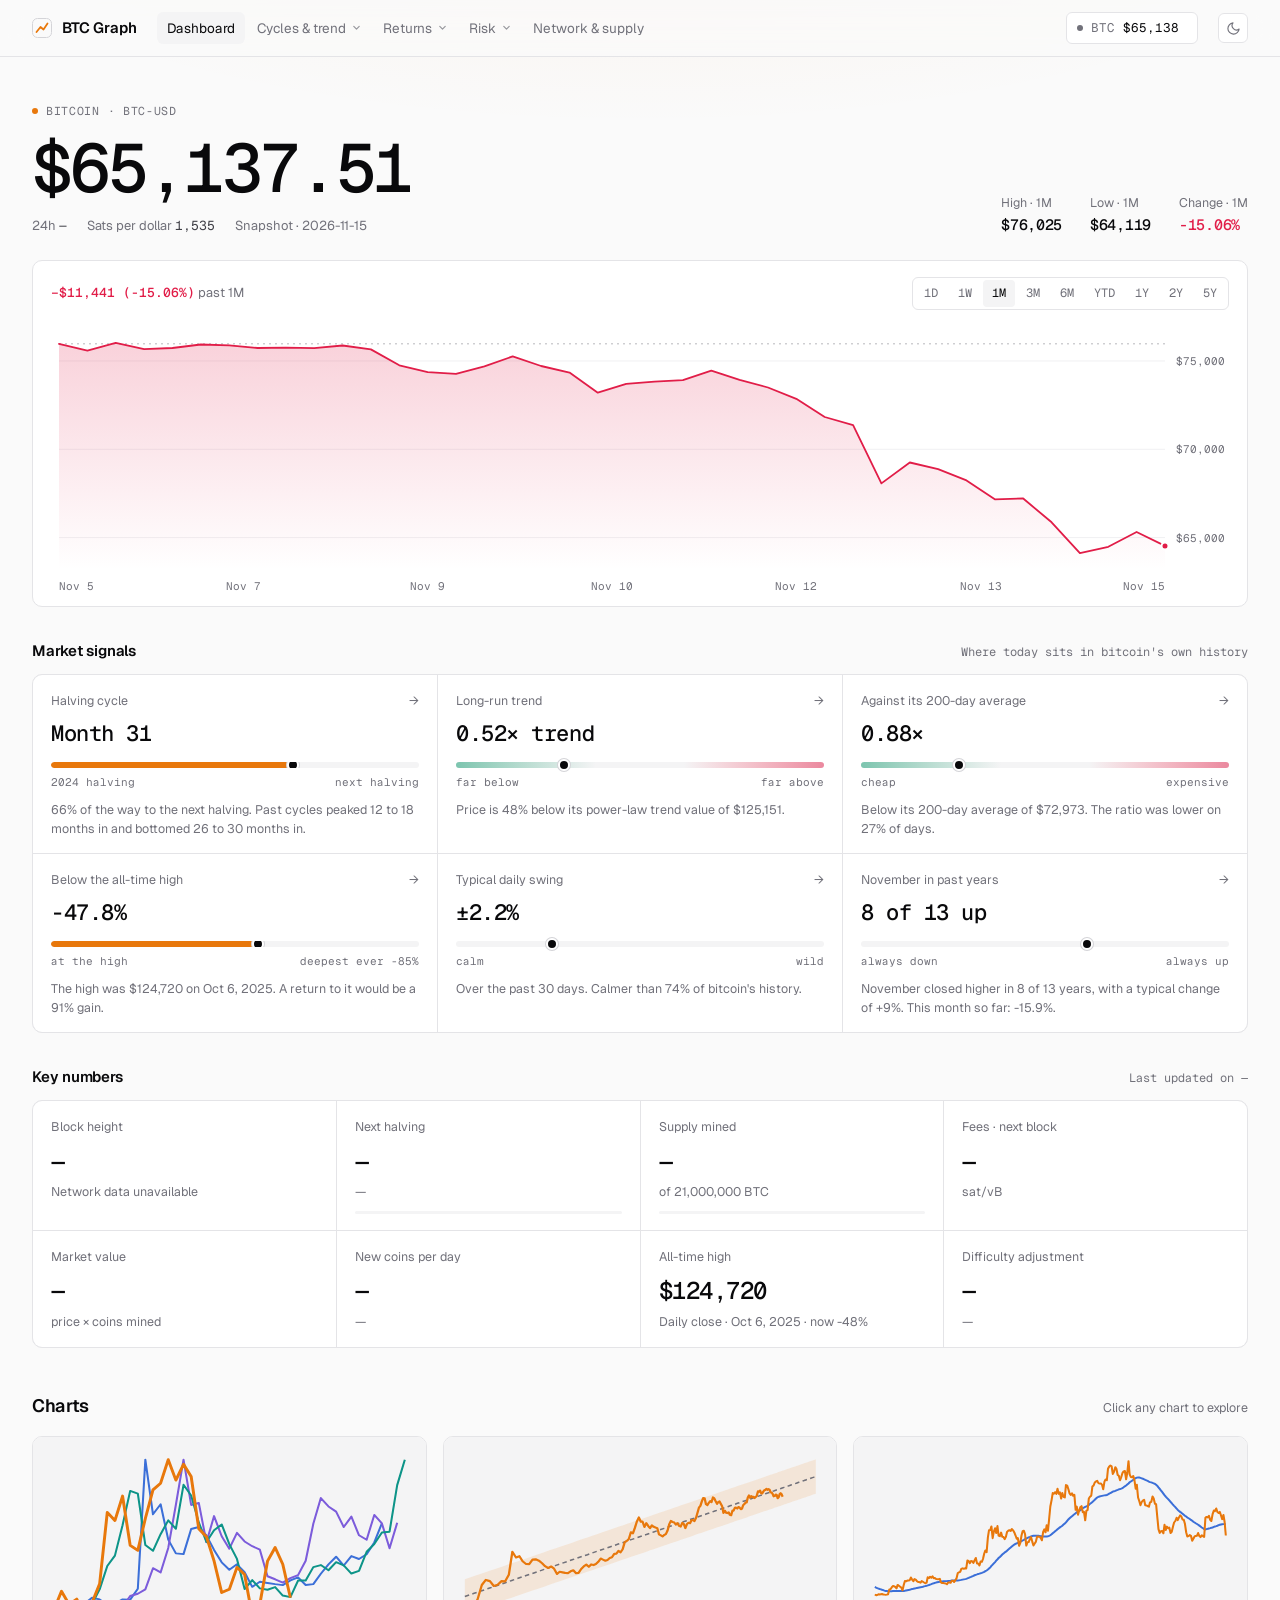
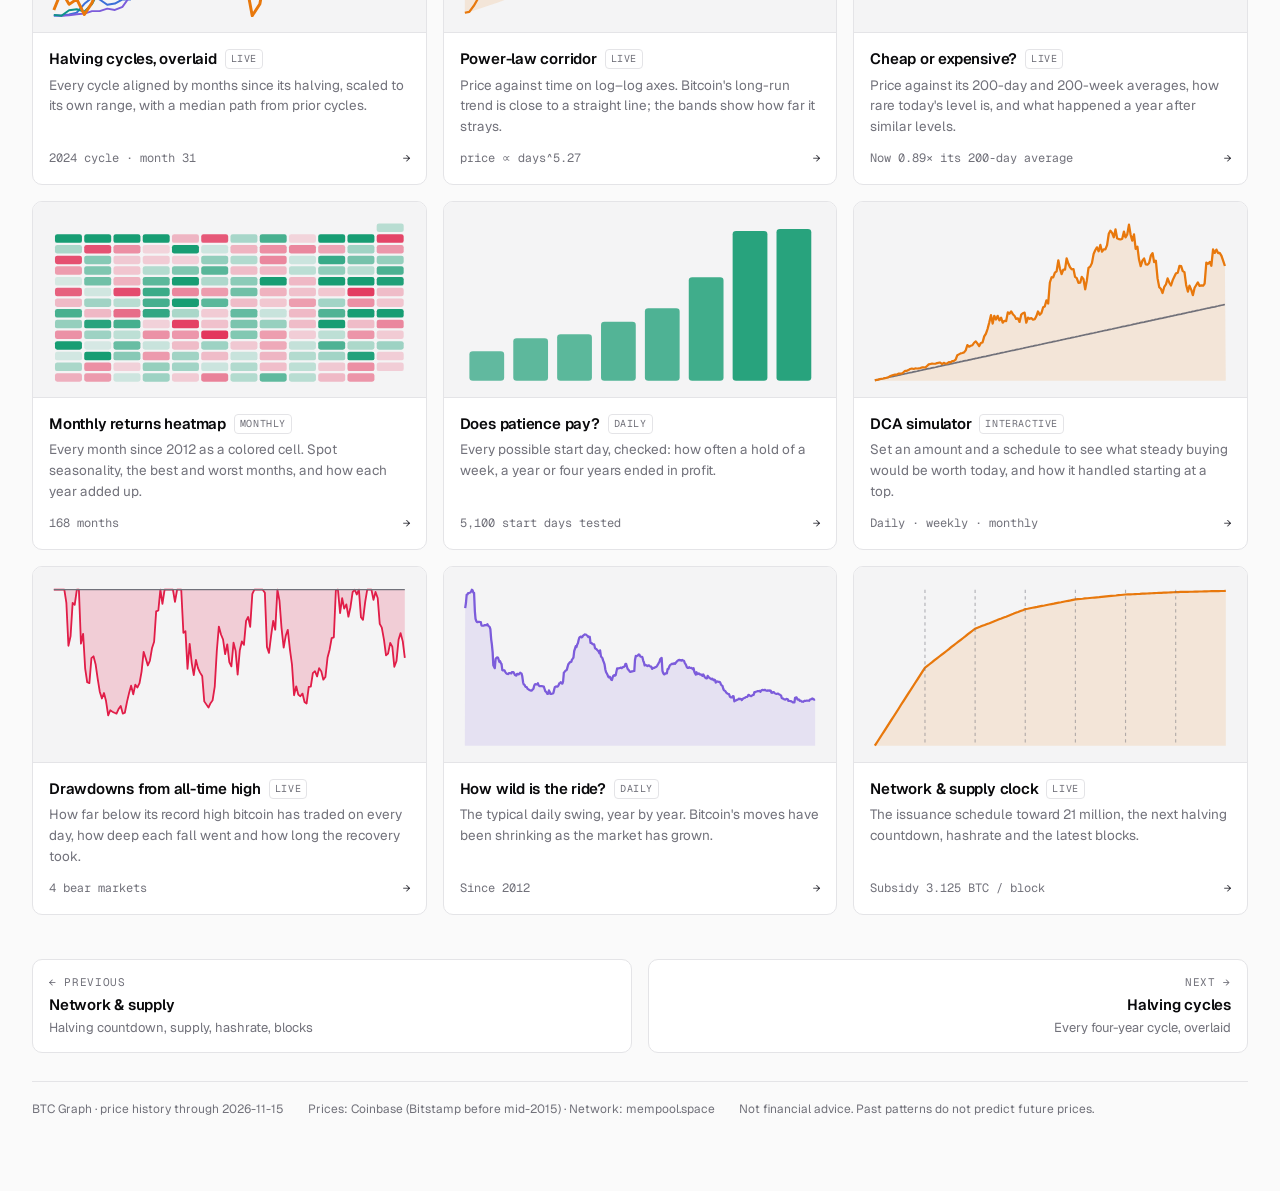
==== index.html @ b5305312 "Initial commit: BTC Graph static site Ten interactive Bitcoin chart pages, shared chart helpers, pri" ====
<!doctype html>
<html lang="en">
<head>
<meta charset="utf-8" />
<meta name="viewport" content="width=device-width, initial-scale=1, viewport-fit=cover" />
<meta name="color-scheme" content="light dark" />
<meta name="description" content="Live bitcoin price, market signals and interactive charts: halving cycles, power law, valuation, returns, drawdowns, volatility and the network." />
<title>BTC Graph</title>
<link rel="icon" href="assets/icon.svg" />
<link rel="preconnect" href="https://fonts.googleapis.com" />
<link rel="preconnect" href="https://fonts.gstatic.com" crossorigin />
<link href="https://fonts.googleapis.com/css2?family=Geist:wght@300..700&family=Geist+Mono:wght@400..600&display=swap" rel="stylesheet" />
<link rel="stylesheet" href="assets/site.css" />
<script src="data/btc-data.js"></script>
<script src="data/btc-daily.js"></script>
<script src="assets/core.js"></script>
<style>
  .hero{display:grid;grid-template-columns:minmax(0,1fr) auto;gap:32px;align-items:end}
  @media (max-width:900px){.hero{grid-template-columns:1fr;gap:18px}}
  .rangestats{display:grid;grid-template-columns:repeat(3,auto);gap:4px 28px;font-size:12.5px;color:var(--muted)}
  .rangestats b{display:block;font-family:var(--mono);font-size:15px;font-weight:500;color:var(--ink);letter-spacing:-.02em;font-variant-numeric:tabular-nums}
  @media (max-width:900px){.rangestats{grid-template-columns:repeat(3,1fr)}}
  /* price chart */
  .pchart{margin-top:24px;padding:16px 18px 10px}
  .pchart .head{display:flex;flex-wrap:wrap;gap:10px 16px;align-items:center;justify-content:space-between;margin-bottom:6px}
  .pchart .chgline{font-size:13px;color:var(--muted);min-height:20px}
  .pchart .chgline b{font-family:var(--mono);font-weight:500;font-variant-numeric:tabular-nums}
  .seg{display:inline-flex;border:1px solid var(--line);border-radius:var(--r-sm);padding:2px;gap:2px;max-width:100%;overflow-x:auto;scrollbar-width:none}
  .seg::-webkit-scrollbar{display:none}
  .seg button{font:inherit;font-family:var(--mono);font-size:12px;border:0;background:transparent;color:var(--muted);border-radius:4px;padding:4px 9px;cursor:pointer;white-space:nowrap;transition:color .15s,background .15s}
  .seg button:hover{color:var(--ink)}
  .seg button[aria-pressed="true"]{background:var(--surface2);color:var(--ink)}
  .seg button:focus-visible{outline:2px solid var(--accent);outline-offset:1px}
  .pc{position:relative;height:280px;touch-action:pan-y}
  @media (max-width:640px){.pc{height:220px}}
  .pc svg{position:absolute;inset:0;width:100%;height:100%}
  .pc .state{position:absolute;inset:0;display:grid;place-items:center;font-size:13px;color:var(--muted);pointer-events:none}
  .pc .tooltip{min-width:0}
  .tileshead{display:flex;flex-wrap:wrap;gap:4px 16px;align-items:baseline;justify-content:space-between;margin-top:32px}
  .tileshead h2{font-size:15px;font-weight:600;letter-spacing:-.015em;margin:0}
  .tileshead span{font-family:var(--mono);font-size:12px;color:var(--muted)}
  .tileshead + .tiles{margin-top:12px}
  .bigprice{font-family:var(--mono);font-size:clamp(40px,7.5vw,68px);font-weight:500;letter-spacing:-.045em;line-height:1;margin:0 0 14px;font-variant-numeric:tabular-nums;transition:color .6s}
  .bigprice.flash-up{color:var(--up)} .bigprice.flash-down{color:var(--down)}
  .herosub{display:flex;flex-wrap:wrap;gap:6px 20px;font-size:13px;color:var(--muted)}
  .herosub b{color:var(--ink2);font-family:var(--mono);font-weight:400}
  .gallery{display:grid;grid-template-columns:repeat(3,1fr);gap:16px;margin-top:16px}
  @media (max-width:1080px){.gallery{grid-template-columns:repeat(2,1fr)}}
  @media (max-width:640px){.gallery{grid-template-columns:1fr}}
  a.chartcard{display:flex;flex-direction:column;text-decoration:none;color:inherit;background:var(--surface);border:1px solid var(--line);border-radius:var(--r);overflow:hidden;transition:border-color .2s}
  a.chartcard:hover{border-color:var(--line2)}
  a.chartcard:hover .thumb svg{transform:scale(1.025)}
  .chartcard .thumb{background:var(--surface2);border-bottom:1px solid var(--line);padding:14px 14px 8px;aspect-ratio:16/8;overflow:hidden}
  .chartcard .thumb svg{height:100%;transition:transform .4s cubic-bezier(.2,.7,.2,1)}
  .chartcard .body{padding:14px 16px 16px;display:flex;flex-direction:column;flex:1}
  .chartcard h2{font-size:15px;font-weight:600;letter-spacing:-.015em;margin:0 0 4px;display:flex;align-items:center;gap:8px}
  .chartcard p{margin:0;color:var(--muted);font-size:13.5px;flex:1}
  .chartcard .meta{margin-top:12px;font-size:12px;font-family:var(--mono);color:var(--muted);display:flex;justify-content:space-between}
  .chartcard .meta::after{content:"→";color:var(--ink2);transition:transform .2s}
  a.chartcard:hover .meta::after{transform:translateX(3px)}
  .chartcard .badge{font-family:var(--mono);font-size:10px;font-weight:400;letter-spacing:.06em;text-transform:uppercase;color:var(--muted);border:1px solid var(--line);border-radius:4px;padding:1px 5px}
  .sectionh{display:flex;align-items:baseline;justify-content:space-between;margin-top:44px}
  .sectionh h2{font-size:18px;font-weight:600;letter-spacing:-.02em;margin:0}
  .sectionh span{font-size:12.5px;color:var(--muted)}
  .spark{height:120px}
  .signals{display:grid;grid-template-columns:repeat(3,1fr);gap:1px;margin-top:12px;background:var(--line);border:1px solid var(--line);border-radius:var(--r);overflow:hidden}
  @media (max-width:980px){.signals{grid-template-columns:repeat(2,1fr)}}
  @media (max-width:560px){.signals{grid-template-columns:1fr}}
  a.signal{display:flex;flex-direction:column;background:var(--surface);padding:16px 18px 14px;text-decoration:none;color:inherit;min-width:0;transition:background .15s}
  a.signal:hover{background:color-mix(in srgb,var(--surface2) 55%,var(--surface))}
  .signal .k{font-size:12.5px;color:var(--muted);display:flex;justify-content:space-between;gap:8px}
  .signal .k::after{content:"→";color:var(--muted);transition:transform .2s}
  a.signal:hover .k::after{transform:translateX(3px);color:var(--ink)}
  .signal .v{font-family:var(--mono);font-size:clamp(19px,2.2vw,22px);font-weight:500;letter-spacing:-.02em;margin:6px 0 0;white-space:nowrap;overflow:hidden;text-overflow:ellipsis;font-variant-numeric:tabular-nums}
  .signal p{margin:10px 0 0;font-size:12.5px;color:var(--muted);line-height:1.5}
  .signal .meter.fill{overflow:hidden}
  .signal .meter.fill b{position:absolute;inset:0 auto 0 0;background:var(--accent);border-radius:3px}
</style>
</head>
<body>
<main class="wrap">
  <section class="hero">
    <div>
      <p class="eyebrow">Bitcoin · BTC-USD</p>
      <div class="bigprice" id="bigPrice">—</div>
      <div class="herosub">
        <span>24h <b id="h24">—</b></span>
        <span>Sats per dollar <b id="sats">—</b></span>
        <span id="srcLine">Connecting…</span>
      </div>
    </div>
    <div class="rangestats" aria-live="polite">
      <span>High · <span class="rlbl">1M</span><b id="rHigh">—</b></span>
      <span>Low · <span class="rlbl">1M</span><b id="rLow">—</b></span>
      <span>Change · <span class="rlbl">1M</span><b id="rChg">—</b></span>
    </div>
  </section>

  <section class="card pchart" aria-label="Bitcoin price chart">
    <div class="head">
      <div class="chgline" id="chgLine">&nbsp;</div>
      <div class="seg" role="group" aria-label="Time range" id="seg"></div>
    </div>
    <div class="pc" id="pc">
      <div class="state" id="pcState">Loading…</div>
      <div class="tooltip" id="pcTip" role="status"></div>
    </div>
  </section>

  <div class="tileshead"><h2>Market signals</h2><span>Where today sits in bitcoin's own history</span></div>
  <section class="signals" id="signals" aria-label="Market signals"></section>

  <div class="tileshead"><h2>Key numbers</h2><span id="lastUpdated">Last updated on —</span></div>
  <section class="tiles" aria-label="Key numbers">
    <div class="tile"><div class="k">Block height</div><div class="v" id="tHeight">—</div><div class="s" id="tHeightS">mempool.space</div></div>
    <div class="tile"><div class="k">Next halving</div><div class="v" id="tHalv">—</div><div class="s" id="tHalvS">—</div><div class="bar"><b id="tHalvBar" style="width:0"></b></div></div>
    <div class="tile"><div class="k">Supply mined</div><div class="v" id="tSupply">—</div><div class="s" id="tSupplyS">of 21,000,000 BTC</div><div class="bar"><b id="tSupplyBar" style="width:0"></b></div></div>
    <div class="tile"><div class="k">Fees · next block</div><div class="v" id="tFee">—</div><div class="s" id="tFeeS">sat/vB</div></div>
    <div class="tile"><div class="k">Market value</div><div class="v" id="tCap">—</div><div class="s" id="tCapS">price × coins mined</div></div>
    <div class="tile"><div class="k">New coins per day</div><div class="v" id="tIss">—</div><div class="s" id="tIssS">—</div></div>
    <div class="tile"><div class="k">All-time high</div><div class="v" id="tAth">—</div><div class="s" id="tAthS">—</div></div>
    <div class="tile"><div class="k">Difficulty adjustment</div><div class="v" id="tDiff">—</div><div class="s" id="tDiffS">—</div></div>
  </section>

  <div class="sectionh"><h2>Charts</h2><span>Click any chart to explore</span></div>
  <section class="gallery" id="gallery"></section>
</main>
<script>
(function(){
  var D=BTC.data, fmtUSD=BTC.fmtUSD;
  var HEX={c2012:"var(--c2012)",c2016:"var(--c2016)",c2020:"var(--c2020)",c2024:"var(--c2024)",accent:"var(--accent)"};

  /* ---------- hero price ---------- */
  var prev=null, bp=document.getElementById("bigPrice");
  BTC.onPrice(function(s){
    bp.textContent=fmtUSD(s.price,2);
    if(prev!=null && s.price!==prev){
      bp.classList.remove("flash-up","flash-down"); void bp.offsetWidth;
      bp.classList.add(s.price>prev?"flash-up":"flash-down");
      setTimeout(function(){ bp.classList.remove("flash-up","flash-down"); },250);
    }
    prev=s.price;
    if(s.open24){ var ch=(s.price/s.open24-1)*100, el=document.getElementById("h24"); el.textContent=BTC.fmtPct(ch,2); el.className="chg "+(ch>=0?"up":"down"); }
    document.getElementById("sats").textContent=Math.round(1e8/s.price).toLocaleString("en-US");
    document.getElementById("srcLine").textContent=s.live?"Live · "+s.src:"Snapshot · "+D.latest.date;
    tilesFromPrice(s.price);
    if(s.live) stamp();
  });

  /* ---------- price-derived tiles ---------- */
  var height=null, DS=null;
  function tilesFromPrice(price){
    if(height!=null){
      var sup=BTC.supplyAt(height), sub=BTC.subsidyAt(height), perDay=144*sub;
      document.getElementById("tCap").textContent="$"+BTC.fmtCompact(price*sup);
      document.getElementById("tCapS").textContent=fmtUSD(price)+" × "+(sup/1e6).toFixed(2)+"M coins";
      document.getElementById("tIss").textContent=perDay.toLocaleString("en-US")+" BTC";
      document.getElementById("tIssS").textContent="≈ $"+BTC.fmtCompact(perDay*price)+" a day · supply grows "+(perDay*365.25/sup*100).toFixed(2)+"% a year";
    }
    if(DS){
      var ath=0, at=0; for(var i=0;i<DS.p.length;i++) if(DS.p[i]>ath){ ath=DS.p[i]; at=DS.t[i]; }
      document.getElementById("tAth").textContent=fmtUSD(Math.max(ath,price));
      document.getElementById("tAthS").textContent=price>=ath?"A new high, right now":"Daily close · "+BTC.fmtDay(at)+" · now "+((price/ath-1)*100).toFixed(0)+"%";
    }
    signals(price);
  }

  /* ---------- market signals: one meter per chart page ---------- */
  var sigAt=0;
  function signals(price,force){
    if(!DS || (!force && Date.now()-sigAt<8000)) return;
    sigAt=Date.now();
    var S=BTC.withLive(DS), p=S.p, t=S.t, n=p.length, DAY=BTC.DAY, i;
    function num(a,b){ return a-b; }
    function clamp(x){ return Math.max(2,Math.min(98,x)); }
    function card(href,k,v,pos,l0,l1,text,kind){
      return '<a class="signal" href="'+href+'"><div class="k">'+k+'</div><div class="v">'+v+'</div>'+
        '<div class="meter '+(kind||"")+'" aria-hidden="true">'+(kind==="fill"?'<b style="width:'+clamp(pos).toFixed(1)+'%"></b>':'')+'<i style="left:'+clamp(pos).toFixed(1)+'%"></i></div>'+
        '<div class="meterlab"><span>'+l0+'</span><span>'+l1+'</span></div><p>'+text+'</p></a>';
    }
    /* cycle */
    var h4=Date.parse("2024-04-19T00:00:00Z"), mo=Math.floor((Date.now()-h4)/(30.44*DAY));
    var prog=height!=null?(height%210000)/2100:(Date.now()-h4)/(1461*DAY)*100;
    var html=card("cycles.html","Halving cycle","Month "+mo,prog,"2024 halving","next halving",Math.round(prog)+"% of the way to the next halving. Past cycles peaked 12 to 18 months in and bottomed 26 to 30 months in.","fill");
    /* trend */
    var pl=BTC.powerLaw(), fair=pl.fair(Date.now()), z=pl.z(Date.now(),price), off=(price/fair-1)*100;
    html+=card("power-law.html","Long-run trend",(price/fair).toFixed(2)+"× trend",(z+2.5)/5*100,"far below","far above","Price is "+Math.abs(off).toFixed(0)+"% "+(off>=0?"above":"below")+" its power-law trend value of "+fmtUSD(fair)+".","zones");
    /* valuation */
    var ma=BTC.sma(p,200), mm=[]; for(i=199;i<n;i++) mm.push(p[i]/ma[i]);
    var m=mm[mm.length-1], rank=BTC.rankPct(mm.slice().sort(num),m);
    html+=card("valuation.html","Against its 200-day average",m.toFixed(2)+"×",rank,"cheap","expensive",(m<1?"Below":"Above")+" its 200-day average of "+fmtUSD(ma[n-1])+". The ratio was lower on "+Math.round(rank)+"% of days.","zones");
    /* drawdown */
    var ath=0, at=0, worst=0; for(i=0;i<n;i++){ if(p[i]>ath){ ath=p[i]; at=t[i]; } worst=Math.min(worst,p[i]/ath-1); }
    var dd=price/ath-1;
    html+=card("drawdown.html","Below the all-time high",dd>-0.0005?"At the high":(dd*100).toFixed(1)+"%",dd/worst*100,"at the high","deepest ever "+(worst*100).toFixed(0)+"%",dd>-0.0005?"Bitcoin is setting a new all-time high.":"The high was "+fmtUSD(ath)+" on "+BTC.fmtDay(at)+". A return to it would be a "+((ath/price-1)*100).toFixed(0)+"% gain.","fill");
    /* volatility: completed days only */
    var r=[], v30=[]; for(i=1;i<DS.p.length;i++) r.push(DS.p[i]/DS.p[i-1]-1);
    var sm=0, sq=0; for(i=0;i<r.length;i++){ sm+=r[i]; sq+=r[i]*r[i]; if(i>=30){ sm-=r[i-30]; sq-=r[i-30]*r[i-30]; } if(i>=29) v30.push(Math.sqrt(Math.max(0,(sq-sm*sm/30)/29))*100); }
    var vol=v30[v30.length-1], vr=BTC.rankPct(v30.slice().sort(num),vol);
    html+=card("volatility.html","Typical daily swing","±"+vol.toFixed(1)+"%",vr,"calm","wild","Over the past 30 days. Calmer than "+Math.round(100-vr)+"% of bitcoin's history.");
    /* seasonality */
    var M=BTC.monthlyLive(), cur=M[M.length-1], mon=cur.date.slice(5), rets=[];
    for(i=1;i<M.length-1;i++) if(M[i].date.slice(5)===mon) rets.push(M[i].usd/M[i-1].usd-1);
    var ups=rets.filter(function(x){ return x>0; }).length, med=BTC.quantile(rets.slice().sort(num),.5), sofar=(cur.usd/M[M.length-2].usd-1)*100, name=["January","February","March","April","May","June","July","August","September","October","November","December"][+mon-1];
    html+=card("heatmap.html",name+" in past years",ups+" of "+rets.length+" up",ups/rets.length*100,"always down","always up",name+" closed higher in "+ups+" of "+rets.length+" years, with a typical change of "+BTC.fmtPct(med*100,0)+". This month so far: "+BTC.fmtPct(sofar,1)+".");
    document.getElementById("signals").innerHTML=html;
  }
  BTC.daily(function(d){ DS=d; tilesFromPrice(BTC.price()); signals(BTC.price(),true); });

  /* ---------- network tiles ---------- */
  function network(){
    BTC.mempool("/blocks/tip/height").then(function(h){
      document.getElementById("tHeight").textContent=h.toLocaleString("en-US"); height=h; tilesFromPrice(BTC.price());
      var next=(Math.floor(h/210000)+1)*210000, left=next-h, done=(h%210000)/210000*100;
      var eta=new Date(Date.now()+left*600e3);
      document.getElementById("tHalv").textContent=Math.round(left*600/86400)+" days";
      document.getElementById("tHalvS").textContent=left.toLocaleString("en-US")+" blocks · ≈ "+BTC.fmtDate(eta);
      document.getElementById("tHalvBar").style.width=done.toFixed(1)+"%";
      var sup=BTC.supplyAt(h);
      document.getElementById("tSupply").textContent=(sup/21e6*100).toFixed(3)+"%";
      document.getElementById("tSupplyS").textContent=Math.round(sup).toLocaleString("en-US")+" of 21,000,000 BTC";
      document.getElementById("tSupplyBar").style.width=(sup/21e6*100)+"%";
      stamp();
    }).catch(function(){ document.getElementById("tHeightS").textContent="Network data unavailable"; });
    BTC.mempool("/v1/fees/recommended").then(function(f){
      document.getElementById("tFee").textContent=f.fastestFee+" sat/vB";
      document.getElementById("tFeeS").textContent="30 min "+f.halfHourFee+" · 1 hr "+f.hourFee+" · economy "+f.economyFee;
    }).catch(function(){});
    BTC.mempool("/v1/difficulty-adjustment").then(function(d){
      var el=document.getElementById("tDiff");
      el.textContent=BTC.fmtPct(d.difficultyChange,2); el.className="v chg "+(d.difficultyChange>=0?"up":"down");
      document.getElementById("tDiffS").textContent="estimate · in "+d.remainingBlocks+" blocks ("+BTC.fmtDate(new Date(d.estimatedRetargetDate))+")";
    }).catch(function(){});
  }
  network(); setInterval(network,60000);

  /* ---------- price chart with selectable range ----------
     1M and longer read the static closes in data/btc-daily.js (rebuilt once a day after the
     00:00 UTC close); 1D and 1W are mostly today, so they fetch Coinbase candles live.
     Every range ends at the live price. */
  var DAY=864e5;
  var RANGES=[
    {id:"1D", src:"live",  gran:300,   start:function(n){ return n-DAY; }},
    {id:"1W", src:"live",  gran:3600,  start:function(n){ return n-7*DAY; }},
    {id:"1M", src:"h6",    gran:21600, start:function(n){ var d=new Date(n); d.setMonth(d.getMonth()-1); return +d; }},
    {id:"3M", src:"daily", gran:86400, start:function(n){ var d=new Date(n); d.setMonth(d.getMonth()-3); return +d; }},
    {id:"6M", src:"daily", gran:86400, start:function(n){ var d=new Date(n); d.setMonth(d.getMonth()-6); return +d; }},
    {id:"YTD",src:"daily", gran:86400, start:function(n){ return Date.UTC(new Date(n).getUTCFullYear(),0,1); }},
    {id:"1Y", src:"daily", gran:86400, start:function(n){ var d=new Date(n); d.setFullYear(d.getFullYear()-1); return +d; }},
    {id:"2Y", src:"daily", gran:86400, start:function(n){ var d=new Date(n); d.setFullYear(d.getFullYear()-2); return +d; }},
    {id:"5Y", src:"daily", gran:86400, start:function(n){ var d=new Date(n); d.setFullYear(d.getFullYear()-5); return +d; }}
  ];
  var cache={}, range=null, series=null, livePrice=null, hoverI=null;

  /* Coinbase candles, completed buckets only, as {t (ms), p}; at most 300 per request, so paged */
  function fetchCandles(gran,start){
    var now=Date.now(), step=299*gran*1000, reqs=[];
    for(var s=start;s<now;s+=step){
      var url="https://api.exchange.coinbase.com/products/BTC-USD/candles?granularity="+gran+
        "&start="+new Date(s).toISOString()+"&end="+new Date(Math.min(now,s+step)).toISOString();
      reqs.push(fetch(url).then(function(res){ if(!res.ok) throw new Error(res.status); return res.json(); }));
    }
    return Promise.all(reqs).then(function(pages){
      var seen={}, pts=[];
      pages.forEach(function(rows){ rows.forEach(function(c){ if(!seen[c[0]] && c[0]*1000>=start){ seen[c[0]]=1; pts.push({t:c[0]*1000, p:c[4]}); } }); });
      return pts.sort(function(a,b){ return a.t-b.t; });
    });
  }

  /* static series from the daily file, expanded to {t (ms, bucket start), p} */
  var STATIC={};
  function staticSeries(src){
    if(STATIC[src]) return STATIC[src];
    var F=window.BTC_DAILY; if(!F) return null;
    var s=src==="daily"?F.daily:F.h6, t0=src==="daily"?Date.parse(s.start+"T00:00:00Z"):s.start*1000, g=(src==="daily"?86400:21600)*1000;
    STATIC[src]={gran:g, pts:s.closes.map(function(p,i){ return {t:t0+i*g, p:p}; })};
    return STATIC[src];
  }
  /* The file lands a few minutes after each 00:00 UTC close (and a cached copy can be older).
     If completed buckets are missing at the end, fetch just those, once per page view. */
  var toppedUp={};
  function topUp(src){
    var S=staticSeries(src), last=S.pts[S.pts.length-1].t;
    if(toppedUp[src] || last+2*S.gran>Date.now()) return Promise.resolve(S.pts);
    toppedUp[src]=true;
    return fetchCandles(S.gran/1000,last+S.gran).then(function(extra){
      extra.forEach(function(q){ if(q.t>S.pts[S.pts.length-1].t) S.pts.push(q); });
      return S.pts;
    }).catch(function(){ return S.pts; });
  }

  /* if the daily file is missing, 3M and up fall back to the stored monthly closes */
  function fallback(r){
    if(r.src!=="daily") return null;
    var st=r.start(Date.now());
    var pts=BTC.monthlyLive().map(function(m){ return {t:m.partial?Date.now():BTC.monthEnd(m.date), p:m.usd}; }).filter(function(q){ return q.t>=st; });
    return pts.length>1?pts:null;
  }
  function load(r){
    var st=r.start(Date.now());
    if(r.src!=="live"){
      if(!staticSeries(r.src)) return Promise.reject(new Error("no daily file"));
      /* include the bucket that contains the range start, so the line begins at the left edge */
      return topUp(r.src).then(function(all){ return all.filter(function(q){ return q.t>st-r.gran*1000; }); });
    }
    var c=cache[r.id];
    if(c && Date.now()-c.at<60e3) return Promise.resolve(c.pts);
    return fetchCandles(r.gran,st).then(function(pts){ cache[r.id]={at:Date.now(),pts:pts}; return pts; });
  }
  function select(id){
    range=RANGES.filter(function(r){ return r.id===id; })[0]||RANGES[2];
    BTC.store("btcgraph.range",range.id);
    Array.prototype.forEach.call(document.querySelectorAll("#seg button"),function(b){ b.setAttribute("aria-pressed",b.dataset.r===range.id); });
    Array.prototype.forEach.call(document.querySelectorAll(".rlbl"),function(s){ s.textContent=range.id; });
    var r=range, st=document.getElementById("pcState");
    if(r.src==="live" && !cache[r.id]){ st.textContent="Loading…"; st.style.display=""; }
    load(r).then(function(pts){
      if(range!==r) return;
      series=pts; st.style.display="none"; draw();
    }).catch(function(){
      if(range!==r) return;
      var fb=fallback(r);
      if(fb){ series=fb; st.style.display="none"; draw(); document.getElementById("chgLine").insertAdjacentHTML("beforeend"," · <span>monthly closes (daily data unavailable)</span>"); }
      else { series=null; document.querySelector("#pc svg") && document.querySelector("#pc svg").remove(); st.textContent="Couldn't load "+r.id+" prices from Coinbase. Try again shortly."; st.style.display=""; }
    });
  }
  document.getElementById("seg").innerHTML=RANGES.map(function(r){ return '<button type="button" data-r="'+r.id+'" aria-pressed="false">'+r.id+'</button>'; }).join("");
  document.getElementById("seg").addEventListener("click",function(e){ var b=e.target.closest("button"); if(b) select(b.dataset.r); });

  /* the newest point follows the live price */
  function pts(){
    if(!series) return null;
    var out=series.slice();
    if(livePrice!=null && out.length){
      var last=out[out.length-1], now=Date.now();
      if(now-last.t<range.gran*1000) out[out.length-1]={t:last.t,p:livePrice,live:true};
      else out.push({t:now,p:livePrice,live:true});
    }
    return out;
  }
  /* intraday candles show local time; daily candles are UTC days, so label them by their UTC date */
  function fmtAxis(t){
    var d=new Date(t), utc=range.gran>=86400 && Date.now()-t>DAY;
    var M=BTC.MONTHS[utc?d.getUTCMonth():d.getMonth()], day=utc?d.getUTCDate():d.getDate(), yr=utc?d.getUTCFullYear():d.getFullYear();
    if(range.id==="1D") return d.toLocaleTimeString("en-US",{hour:"numeric",minute:"2-digit"});
    if(range.id==="2Y"||range.id==="5Y") return M+" "+yr;
    return M+" "+day;
  }
  function fmtTip(t,live){
    var d=new Date(t);
    if(live) return "Now · "+d.toLocaleTimeString("en-US",{hour:"numeric",minute:"2-digit"});
    if(range.gran<86400) return d.toLocaleString("en-US",{month:"short",day:"numeric",hour:"numeric",minute:"2-digit"});
    return d.toLocaleDateString("en-US",{month:"short",day:"numeric",year:"numeric",timeZone:"UTC"});
  }
  function setChg(from,to,label){
    var ch=(to/from-1)*100, el=document.getElementById("chgLine");
    el.innerHTML='<b class="chg '+(ch>=0?"up":"down")+'">'+(to>=from?"+":"−")+fmtUSD(Math.abs(to-from))+' ('+BTC.fmtPct(ch,2)+')</b> '+label;
  }
  function draw(){
    var P=pts(), box=document.getElementById("pc");
    if(!P || P.length<2) return;
    var W=box.clientWidth, H=box.clientHeight, ML=8, MR=64, MT=10, MB=26, PW=W-ML-MR, PH=H-MT-MB;
    if(PW<40 || PH<40) return;   /* hidden or not laid out yet; the resize observer redraws later */
    var lo=Infinity, hi=-Infinity, loI=0, hiI=0;
    P.forEach(function(q,i){ if(q.p<lo){lo=q.p;loI=i;} if(q.p>hi){hi=q.p;hiI=i;} });
    var pad=(hi-lo)*.08||hi*.01, y0=lo-pad, y1=hi+pad, t0=P[0].t, t1=P[P.length-1].t;
    function X(t){ return ML+(t-t0)/(t1-t0)*PW; } function Y(v){ return MT+(1-(v-y0)/(y1-y0))*PH; }
    var first=P[0].p, last=P[P.length-1].p, up=last>=first, col=up?"var(--up)":"var(--down)";
    var s='<svg viewBox="0 0 '+W+' '+H+'" role="img" aria-label="Bitcoin price, '+range.id+' range, from '+fmtUSD(first)+' to '+fmtUSD(last)+'">';
    s+='<defs><linearGradient id="pcg" x1="0" y1="0" x2="0" y2="1"><stop offset="0" stop-color="'+col+'" stop-opacity=".20"/><stop offset="1" stop-color="'+col+'" stop-opacity="0"/></linearGradient></defs>';
    BTC.niceTicks(y0,y1,4).forEach(function(g){
      if(g<y0||g>y1) return;
      s+='<line class="grid" x1="'+ML+'" y1="'+Y(g)+'" x2="'+(ML+PW)+'" y2="'+Y(g)+'"/>';
      s+='<text class="tick" x="'+(W-4)+'" y="'+(Y(g)+4)+'" text-anchor="end">'+fmtUSD(g)+'</text>';
    });
    var nx=Math.max(2,Math.min(6,Math.floor(PW/110)));
    for(var k=0;k<=nx;k++){
      var t=t0+(t1-t0)*k/nx, anchor=k===0?"start":k===nx?"end":"middle";
      s+='<text class="tick" x="'+X(t)+'" y="'+(H-6)+'" text-anchor="'+anchor+'">'+fmtAxis(t)+'</text>';
    }
    /* opening-price reference line */
    s+='<line x1="'+ML+'" y1="'+Y(first)+'" x2="'+(ML+PW)+'" y2="'+Y(first)+'" stroke="var(--muted)" stroke-dasharray="2 4" opacity=".5"/>';
    var d=P.map(function(q,i){ return (i?"L":"M")+X(q.t).toFixed(1)+" "+Y(q.p).toFixed(1); }).join(" ");
    s+='<path d="'+d+' L'+X(t1).toFixed(1)+' '+(MT+PH)+' L'+X(t0).toFixed(1)+' '+(MT+PH)+' Z" fill="url(#pcg)"/>';
    s+='<path d="'+d+'" fill="none" stroke="'+col+'" stroke-width="1.8" stroke-linejoin="round" stroke-linecap="round"/>';
    s+='<circle cx="'+X(t1)+'" cy="'+Y(last)+'" r="3.5" fill="'+col+'" stroke="var(--surface)" stroke-width="2"/>';
    s+='<g id="pcFocus"></g><rect id="pcHz" x="'+ML+'" y="0" width="'+PW+'" height="'+H+'" fill="transparent"/></svg>';
    var old=box.querySelector("svg"); if(old) old.remove();
    box.insertAdjacentHTML("afterbegin",s);
    /* range stats */
    document.getElementById("rHigh").textContent=fmtUSD(hi);
    document.getElementById("rLow").textContent=fmtUSD(lo);
    var re=document.getElementById("rChg"), ch=(last/first-1)*100;
    re.textContent=BTC.fmtPct(ch,2); re.className="chg "+(ch>=0?"up":"down");
    /* hover */
    function focus(i,e){
      hoverI=i; var q=P[i];
      document.getElementById("pcFocus").innerHTML='<line x1="'+X(q.t)+'" y1="'+MT+'" x2="'+X(q.t)+'" y2="'+(MT+PH)+'" stroke="var(--muted)" stroke-dasharray="3 3"/>'+
        '<circle cx="'+X(q.t)+'" cy="'+Y(q.p)+'" r="5" fill="var(--surface)" stroke="'+col+'" stroke-width="2"/>';
      var tt=document.getElementById("pcTip");
      tt.innerHTML='<h3>'+fmtTip(q.t,q.live)+'</h3><div class="row"><span class="nm">BTC</span><span class="vv">'+fmtUSD(q.p,2)+'</span></div>';
      if(e) BTC.placeTip(tt,box,e);
      setChg(first,q.p,"since "+fmtTip(t0)+(q.live?"":" · to "+fmtTip(q.t)));
    }
    function unfocus(){ hoverI=null; document.getElementById("pcFocus").innerHTML=""; document.getElementById("pcTip").classList.remove("on"); setChg(first,last,"past "+range.id); }
    var hz=document.getElementById("pcHz");
    hz.addEventListener("pointermove",function(e){
      var r=box.getBoundingClientRect(), t=t0+((e.clientX-r.left)/r.width*W-ML)/PW*(t1-t0);
      var lo2=0, hi2=P.length-1; while(hi2-lo2>1){ var mid=(lo2+hi2)>>1; if(P[mid].t<t) lo2=mid; else hi2=mid; }
      focus(Math.abs(P[lo2].t-t)<Math.abs(P[hi2].t-t)?lo2:hi2,e);
    });
    hz.addEventListener("pointerleave",unfocus);
    unfocus();
  }
  var lastDraw=0;
  BTC.onPrice(function(s){
    if(!s.live) return;
    livePrice=s.price;
    if(hoverI==null && Date.now()-lastDraw>2000){ lastDraw=Date.now(); draw(); }
  });
  if(window.ResizeObserver) new ResizeObserver(function(){ draw(); }).observe(document.getElementById("pc"));
  /* refresh short ranges in the background so the chart doesn't go stale */
  setInterval(function(){ if(range && range.src==="live" && hoverI==null) select(range.id); },60e3);
  select(BTC.store("btcgraph.range")||"1M");

  /* ---------- last updated ---------- */
  function stamp(){
    var d=new Date();
    document.getElementById("lastUpdated").textContent="Last updated on "+d.toLocaleString("en-US",{month:"short",day:"numeric",year:"numeric",hour:"numeric",minute:"2-digit",second:"2-digit",timeZoneName:"short"});
  }

  /* ---------- gallery thumbnails ---------- */
  var W=320, H=160;
  function path(pts){ return pts.map(function(p,i){ return (i?"L":"M")+p[0].toFixed(1)+" "+p[1].toFixed(1); }).join(" "); }
  function thumbCycles(){
    var s="";
    ["c2012","c2016","c2020","c2024"].forEach(function(id){
      var pts=D.cycles[id].points.map(function(p){ return [6+p.m/46*(W-12), 8+(1-p.pct/100)*(H-16)]; });
      s+='<path d="'+path(pts)+'" fill="none" stroke="'+HEX[id]+'" stroke-width="'+(id==="c2024"?2.6:1.8)+'" stroke-linejoin="round"/>';
    });
    return s;
  }
  function thumbPowerLaw(){
    var pl=BTC.powerLaw(), m=D.monthly, t0=BTC.monthEnd(m[0].date), t1=Date.UTC(2030,0,1);
    var lx0=Math.log10(BTC.daysSince(t0)), lx1=Math.log10(BTC.daysSince(t1)), ly0=1, ly1=6;
    function X(t){ return 6+(Math.log10(BTC.daysSince(t))-lx0)/(lx1-lx0)*(W-12); }
    function Y(v){ return 8+(1-(Math.log10(v)-ly0)/(ly1-ly0))*(H-16); }
    var up=[],dn=[],mid=[];
    for(var t=t0;t<=t1;t+=60*864e5){ up.push([X(t),Y(pl.band(t,2))]); dn.push([X(t),Y(pl.band(t,-2))]); mid.push([X(t),Y(pl.fair(t))]); }
    var band=path(up)+" L"+dn.reverse().map(function(p){ return p[0].toFixed(1)+" "+p[1].toFixed(1); }).join(" L")+" Z";
    var price=m.map(function(p){ var t=BTC.monthEnd(p.date); return [X(t),Y(p.usd)]; });
    return '<path d="'+band+'" fill="var(--accent)" fill-opacity=".12"/><path d="'+path(mid)+'" fill="none" stroke="var(--muted)" stroke-width="1.4" stroke-dasharray="4 3"/><path d="'+path(price)+'" fill="none" stroke="var(--accent)" stroke-width="2" stroke-linejoin="round"/>';
  }
  function thumbHeatmap(){
    var m=D.monthly, map={}, years=[];
    for(var i=1;i<m.length;i++){ var y=m[i].date.slice(0,4); map[m[i].date]=(m[i].usd/m[i-1].usd-1)*100; if(years.indexOf(y)<0) years.push(y); }
    var cw=(W-12)/12, ch=(H-12)/years.length, s="";
    years.forEach(function(y,r){
      for(var c=0;c<12;c++){
        var k=y+"-"+String(c+1).padStart(2,"0"), v=map[k]; if(v==null) continue;
        var a=Math.min(1,Math.abs(v)/40);
        s+='<rect x="'+(6+c*cw+1)+'" y="'+(6+r*ch+1)+'" width="'+(cw-2)+'" height="'+(ch-2)+'" rx="2" fill="'+(v>=0?"var(--up)":"var(--down)")+'" fill-opacity="'+(0.12+a*.8).toFixed(2)+'"/>';
      }
    });
    return s;
  }
  function thumbDrawdown(){
    var m=D.monthly, ath=0, pts=[];
    m.forEach(function(p,i){ ath=Math.max(ath,p.usd); pts.push([6+i/(m.length-1)*(W-12), 8+((1-p.usd/ath))*(H-16)]); });
    return '<path d="M6 8 '+path(pts).replace(/^M/,"L")+' L'+(W-6)+' 8 Z" fill="var(--down)" fill-opacity=".18"/><path d="'+path(pts)+'" fill="none" stroke="var(--down)" stroke-width="1.6" stroke-linejoin="round"/><line x1="6" y1="8" x2="'+(W-6)+'" y2="8" stroke="var(--muted)" stroke-width="1"/>';
  }
  function thumbSupply(){
    var pts=[], hmax=1470000;
    for(var h=0;h<=hmax;h+=10000) pts.push([6+h/hmax*(W-12), 8+(1-BTC.supplyAt(h)/21e6)*(H-16)]);
    var s='<path d="'+path(pts)+' L'+(W-6)+' '+(H-8)+' L6 '+(H-8)+' Z" fill="var(--accent)" fill-opacity=".12"/><path d="'+path(pts)+'" fill="none" stroke="var(--accent)" stroke-width="2"/>';
    [210000,420000,630000,840000,1050000,1260000].forEach(function(h){ var x=6+h/hmax*(W-12); s+='<line x1="'+x+'" y1="8" x2="'+x+'" y2="'+(H-8)+'" stroke="var(--muted)" stroke-dasharray="3 3" stroke-width="1" opacity=".5"/>'; });
    return s;
  }
  var DC=window.BTC_DAILY.daily.closes;
  function thumbValuation(){
    var n=DC.length, i0=n-1461, ma=BTC.sma(DC,200), hi=0, a=[], b=[];
    for(var i=i0;i<n;i++) hi=Math.max(hi,DC[i]);
    for(i=i0;i<n;i+=5){ var x=6+(i-i0)/(n-1-i0)*(W-12); a.push([x,8+(1-DC[i]/hi)*(H-16)]); b.push([x,8+(1-ma[i]/hi)*(H-16)]); }
    return '<path d="'+path(b)+'" fill="none" stroke="var(--c2012)" stroke-width="1.8"/><path d="'+path(a)+'" fill="none" stroke="var(--accent)" stroke-width="1.8" stroke-linejoin="round"/>';
  }
  function thumbHolding(){
    var wins=[1,30,91,183,365,730,1096,1461], n=DC.length, bw=(W-12)/wins.length, s="";
    wins.forEach(function(w,k){
      var up=0, tot=0; for(var i=0;i+w<n;i+=3){ tot++; if(DC[i+w]>DC[i]) up++; }
      var h=(up/tot-.4)/.6*(H-20);
      s+='<rect x="'+(6+k*bw+4)+'" y="'+(H-8-h)+'" width="'+(bw-8)+'" height="'+h+'" rx="3" fill="var(--up)" fill-opacity="'+(.35+.5*up/tot).toFixed(2)+'"/>';
    });
    return s;
  }
  function thumbDCA(){
    var n=DC.length, i0=n-1461, inv=0, btc=0, a=[], b=[];
    for(var i=i0;i<n;i++){ if((i-i0)%7===0){ inv+=1; btc+=1/DC[i]; } if((i-i0)%7===0){ a.push([i,inv]); b.push([i,btc*DC[i]]); } }
    var hi=Math.max.apply(null,b.map(function(q){ return q[1]; }));
    function xy(q){ return [6+(q[0]-i0)/(n-1-i0)*(W-12), 8+(1-q[1]/hi)*(H-16)]; }
    var v=b.map(xy);
    return '<path d="'+path(v)+' L'+(W-6)+' '+(H-8)+' L6 '+(H-8)+' Z" fill="var(--accent)" fill-opacity=".12"/><path d="'+path(a.map(xy))+'" fill="none" stroke="var(--muted)" stroke-width="1.6"/><path d="'+path(v)+'" fill="none" stroke="var(--accent)" stroke-width="2" stroke-linejoin="round"/>';
  }
  function thumbVol(){
    var r=[], out=[], sm=0, sq=0, w=365;
    for(var i=1;i<DC.length;i++) r.push(DC[i]/DC[i-1]-1);
    for(i=0;i<r.length;i++){ sm+=r[i]; sq+=r[i]*r[i]; if(i>=w){ sm-=r[i-w]; sq-=r[i-w]*r[i-w]; } if(i>=w-1 && i%10===0) out.push([i,Math.sqrt((sq-sm*sm/w)/(w-1))]); }
    var hi=Math.max.apply(null,out.map(function(q){ return q[1]; })), n=r.length;
    var v=out.map(function(q){ return [6+(q[0]-w)/(n-w)*(W-12), 8+(1-q[1]/hi)*(H-16)]; });
    return '<path d="'+path(v)+' L'+v[v.length-1][0].toFixed(1)+' '+(H-8)+' L6 '+(H-8)+' Z" fill="var(--c2016)" fill-opacity=".12"/><path d="'+path(v)+'" fill="none" stroke="var(--c2016)" stroke-width="2" stroke-linejoin="round"/>';
  }
  var CARDS=[
    {href:"cycles.html", title:"Halving cycles, overlaid", badge:"Live", desc:"Every cycle aligned by months since its halving, scaled to its own range, with a median path from prior cycles.", draw:thumbCycles, meta:function(){ var c=D.cycles.c2024; return "2024 cycle · month "+c.points[c.points.length-1].m; }},
    {href:"power-law.html", title:"Power-law corridor", badge:"Live", desc:"Price against time on log–log axes. Bitcoin's long-run trend is close to a straight line; the bands show how far it strays.", draw:thumbPowerLaw, meta:function(){ var pl=BTC.powerLaw(); return "price ∝ days^"+pl.b.toFixed(2); }},
    {href:"valuation.html", title:"Cheap or expensive?", badge:"Live", desc:"Price against its 200-day and 200-week averages, how rare today's level is, and what happened a year after similar levels.", draw:thumbValuation, meta:function(){ var m=BTC.sma(DC,200); return "Now "+(D.latest.usd/m[m.length-1]).toFixed(2)+"× its 200-day average"; }},
    {href:"heatmap.html", title:"Monthly returns heatmap", badge:"Monthly", desc:"Every month since 2012 as a colored cell. Spot seasonality, the best and worst months, and how each year added up.", draw:thumbHeatmap, meta:function(){ return D.monthly.length-1+" months"; }},
    {href:"holding.html", title:"Does patience pay?", badge:"Daily", desc:"Every possible start day, checked: how often a hold of a week, a year or four years ended in profit.", draw:thumbHolding, meta:function(){ return DC.length.toLocaleString("en-US")+" start days tested"; }},
    {href:"dca.html", title:"DCA simulator", badge:"Interactive", desc:"Set an amount and a schedule to see what steady buying would be worth today, and how it handled starting at a top.", draw:thumbDCA, meta:function(){ return "Daily · weekly · monthly"; }},
    {href:"drawdown.html", title:"Drawdowns from all-time high", badge:"Live", desc:"How far below its record high bitcoin has traded on every day, how deep each fall went and how long the recovery took.", draw:thumbDrawdown, meta:function(){ return "4 bear markets"; }},
    {href:"volatility.html", title:"How wild is the ride?", badge:"Daily", desc:"The typical daily swing, year by year. Bitcoin's moves have been shrinking as the market has grown.", draw:thumbVol, meta:function(){ return "Since 2012"; }},
    {href:"network.html", title:"Network & supply clock", badge:"Live", desc:"The issuance schedule toward 21 million, the next halving countdown, hashrate and the latest blocks.", draw:thumbSupply, meta:function(){ return "Subsidy 3.125 BTC / block"; }}
  ];
  document.getElementById("gallery").innerHTML=CARDS.map(function(c){
    return '<a class="chartcard" href="'+c.href+'"><div class="thumb"><svg viewBox="0 0 '+W+' '+H+'" preserveAspectRatio="none" aria-hidden="true">'+c.draw()+'</svg></div>'+
      '<div class="body"><h2>'+c.title+'<span class="badge">'+c.badge+'</span></h2><p>'+c.desc+'</p><div class="meta">'+c.meta()+'</div></div></a>';
  }).join("");
})();
</script>
</body>
</html>
---- assets/site.css ----
/* BTC Graph — shared design system.
   Neutral zinc surfaces, hairline borders, no drop shadows; Geist for text, Geist Mono for numbers.
   Weight is reserved for titles and key figures: body copy, labels and chart text stay at 400–500. */
:root{
  --bg:#fafafa; --surface:#ffffff; --surface2:#f4f4f5; --ink:#09090b; --ink2:#3f3f46; --muted:#71717a;
  --line:#e4e4e7; --line2:#d4d4d8; --grid:#f0f0f2;
  --accent:#e8780c; --accent-ink:#ffffff; --glow:rgba(232,120,12,.07);
  --c2012:#3b6fd8; --c2016:#7c5cdb; --c2020:#0d9488; --c2024:#e8780c;
  --up:#059669; --down:#e11d48; --mid:#f1f1f3;
  --chip:#ffffff;
  --r:10px; --r-sm:6px;
  --mono:"Geist Mono",ui-monospace,"SF Mono",Menlo,monospace;
  --sans:"Geist",system-ui,-apple-system,"Segoe UI",sans-serif;
}
@media (prefers-color-scheme: dark){
  :root:not([data-theme="light"]){
    --bg:#09090b; --surface:#0f0f12; --surface2:#17171b; --ink:#fafafa; --ink2:#d4d4d8; --muted:#8b8b94;
    --line:#212126; --line2:#2e2e35; --grid:#18181c;
    --accent:#f7931a; --accent-ink:#09090b; --glow:rgba(247,147,26,.09);
    --c2012:#6b9cf5; --c2016:#a48bf5; --c2020:#2dd4bf; --c2024:#f7931a;
    --up:#34d399; --down:#fb7185; --mid:#1a1a1f;
    --chip:#0f0f12;
  }
}
:root[data-theme="dark"]{
  --bg:#09090b; --surface:#0f0f12; --surface2:#17171b; --ink:#fafafa; --ink2:#d4d4d8; --muted:#8b8b94;
  --line:#212126; --line2:#2e2e35; --grid:#18181c;
  --accent:#f7931a; --accent-ink:#09090b; --glow:rgba(247,147,26,.09);
  --c2012:#6b9cf5; --c2016:#a48bf5; --c2020:#2dd4bf; --c2024:#f7931a;
  --up:#34d399; --down:#fb7185; --mid:#1a1a1f;
  --chip:#0f0f12;
}
*{box-sizing:border-box}
html{-webkit-text-size-adjust:100%}
body{margin:0;color:var(--ink);font-family:var(--sans);font-weight:400;line-height:1.55;font-size:15px;
  -webkit-font-smoothing:antialiased;-moz-osx-font-smoothing:grayscale;font-feature-settings:"ss01","cv11";
  background:radial-gradient(1100px 380px at 50% -140px,var(--glow),transparent 70%) no-repeat,var(--bg)}
b,strong{font-weight:500;color:var(--ink)}
a{color:var(--ink);text-decoration-color:var(--line2);text-underline-offset:3px}
a:hover{text-decoration-color:var(--accent)}
::selection{background:color-mix(in srgb,var(--accent) 25%,transparent)}
.wrap{max-width:1280px;width:100%;margin:0 auto;padding:40px 32px 72px}
@media (max-width:640px){.wrap{padding:24px 16px 48px}}

/* ---------- top bar ---------- */
.topbar{position:sticky;top:0;z-index:20;background:color-mix(in srgb,var(--bg) 78%,transparent);backdrop-filter:saturate(1.6) blur(14px);-webkit-backdrop-filter:saturate(1.6) blur(14px);border-bottom:1px solid var(--line)}
.topbar .in{max-width:1280px;margin:0 auto;padding:0 32px;height:56px;display:flex;align-items:center;gap:20px}
@media (max-width:640px){.topbar .in{padding:0 16px;gap:10px}}
.brand{display:flex;align-items:center;gap:10px;font-weight:600;font-size:15px;color:var(--ink);text-decoration:none;letter-spacing:-.01em;white-space:nowrap}
.brand .mark{width:20px;height:20px;flex:none;display:block}
.nav{display:flex;gap:2px;flex:1;min-width:0;align-items:center}
.nav > a,.navgroup > button{font:inherit;color:var(--muted);text-decoration:none;font-size:13.5px;padding:6px 10px;border-radius:var(--r-sm);white-space:nowrap;transition:color .15s,background .15s;border:0;background:transparent;cursor:pointer;display:inline-flex;align-items:center;gap:6px}
.nav > a:hover,.navgroup > button:hover,.navgroup.open > button{color:var(--ink)}
.nav > a[aria-current="page"],.navgroup.cur > button{color:var(--ink);background:var(--surface2)}
.navgroup{position:relative}
.navgroup .caret{width:9px;height:9px;opacity:.7;transition:transform .15s}
.navgroup.open .caret{transform:rotate(180deg)}
.navmenu{display:none;position:absolute;top:100%;left:0;min-width:290px;padding:6px;margin-top:8px;background:var(--surface);border:1px solid var(--line2);border-radius:var(--r);box-shadow:0 12px 40px rgba(0,0,0,.14);z-index:30}
.navmenu::before{content:"";position:absolute;left:0;right:0;top:-10px;height:10px}
.navgroup.open .navmenu{display:block}
.navmenu a{display:block;padding:8px 10px;border-radius:var(--r-sm);text-decoration:none}
.navmenu a:hover,.navmenu a[aria-current="page"]{background:var(--surface2)}
.navmenu a b{display:block;font-size:13.5px;font-weight:500;color:var(--ink)}
.navmenu a span{display:block;font-size:12.5px;color:var(--muted);margin-top:1px}
.themebtn.menubtn{display:none}
@media (max-width:860px){
  .themebtn.menubtn{display:grid}
  .nav{display:none;position:absolute;top:100%;left:0;right:0;height:calc(100dvh - 56px);overflow-y:auto;background:var(--bg);border-top:1px solid var(--line);padding:12px 16px 40px;flex-direction:column;align-items:stretch;gap:0}
  .navopen .nav{display:flex}
  .navopen body{overflow:hidden}
  .topbar .in{justify-content:space-between}
  .topbar .brand{margin-right:auto}
  .nav > a{font-size:15px;padding:12px 10px;color:var(--ink)}
  .navgroup > button{font-family:var(--mono);font-size:11px;letter-spacing:.06em;text-transform:uppercase;padding:18px 10px 6px;cursor:default;color:var(--muted);background:none!important}
  .navgroup .caret{display:none}
  .navmenu{display:block;position:static;border:0;box-shadow:none;padding:0;margin:0;background:none;min-width:0}
  .navmenu a{padding:10px}
  .navmenu a b{font-size:15px}
}
.pricepill{display:flex;align-items:center;gap:8px;font-family:var(--mono);font-size:12.5px;border:1px solid var(--line);background:var(--surface);border-radius:var(--r-sm);padding:5px 10px;white-space:nowrap;font-variant-numeric:tabular-nums}
.pricepill .lbl{color:var(--muted)}
.pricepill .live{width:6px;height:6px;border-radius:50%;background:var(--muted)}
.pricepill.on .live{background:var(--up);animation:pulse 2.4s infinite}
@keyframes pulse{0%{box-shadow:0 0 0 0 color-mix(in srgb,var(--up) 55%,transparent)}70%{box-shadow:0 0 0 6px transparent}100%{box-shadow:0 0 0 0 transparent}}
.themebtn{border:1px solid var(--line);background:var(--surface);color:var(--muted);border-radius:var(--r-sm);width:30px;height:30px;cursor:pointer;flex:none;display:grid;place-items:center;padding:0}
.themebtn:hover{color:var(--ink)}
.themebtn svg{width:15px;height:15px}
@media (max-width:760px){.pricepill .lbl{display:none}}
@media (max-width:400px){.brand .name{display:none}}

/* ---------- typography & cards ---------- */
.eyebrow{display:inline-flex;align-items:center;gap:8px;font-family:var(--mono);font-size:11.5px;letter-spacing:.06em;text-transform:uppercase;color:var(--muted);margin:0 0 14px}
.eyebrow::before{content:"";width:6px;height:6px;border-radius:50%;background:var(--accent)}
h1{font-size:clamp(28px,4.4vw,42px);line-height:1.1;margin:0 0 14px;font-weight:600;letter-spacing:-.035em}
.lede{font-size:clamp(15px,2.2vw,16.5px);color:var(--muted);max-width:44em;margin:0 0 6px;line-height:1.65}
.lede strong{color:var(--ink2);font-weight:500}
.formula{font-family:var(--mono);font-size:12.5px;color:var(--ink2);background:var(--surface2);border:1px solid var(--line);border-radius:var(--r-sm);padding:7px 11px;display:inline-block;margin:14px 0 4px}
.snapshot{font-size:13px;color:var(--muted);margin-top:10px;font-family:var(--mono)}
.card{background:var(--surface);border:1px solid var(--line);border-radius:var(--r);padding:20px 20px 16px;margin-top:20px;min-width:0}
@media (max-width:640px){.card{padding:16px 14px 12px}}
.card h2{font-size:16px;margin:0 0 4px;font-weight:600;letter-spacing:-.015em}
.card .sub{color:var(--muted);font-size:13.5px;margin:0 0 14px;max-width:46em}
.grid2{display:grid;grid-template-columns:1fr 1fr;gap:20px}
@media (max-width:900px){.grid2{grid-template-columns:1fr;gap:0}}

/* ---------- controls: segmented, quiet ---------- */
.controls{display:flex;flex-wrap:wrap;gap:6px;align-items:center;margin:0 0 14px}
.controls .lbl{font-family:var(--mono);font-size:11px;letter-spacing:.06em;text-transform:uppercase;color:var(--muted);margin-right:4px}
.controls .lbl + .lbl, .controls .sp{margin-left:14px}
button.toggle{font:inherit;font-size:13px;border:1px solid var(--line);background:transparent;color:var(--ink);border-radius:var(--r-sm);padding:5px 10px;cursor:pointer;display:inline-flex;align-items:center;gap:7px;transition:background .15s,color .15s,border-color .15s}
button.toggle:hover{border-color:var(--line2)}
button.toggle[aria-pressed="true"]{background:var(--surface2);border-color:var(--line2)}
button.toggle[aria-pressed="false"]{color:var(--muted)}
button.toggle[aria-pressed="false"] .dot{opacity:.35}
button.toggle .dot{width:8px;height:8px;border-radius:50%;flex:none}
button.toggle:focus-visible,input[type=range]:focus-visible,a:focus-visible,input:focus-visible,select:focus-visible,.themebtn:focus-visible{outline:2px solid var(--accent);outline-offset:2px}

/* ---------- charts ---------- */
.chartbox{position:relative}
svg{display:block;width:100%;height:auto}
svg .grid{stroke:var(--grid);stroke-width:1}
svg .axis{stroke:var(--line2);stroke-width:1}
svg text{font-family:var(--sans);fill:var(--muted)}
svg .tick{font-size:11px;font-family:var(--mono)}
svg .ylab{font-size:11.5px;font-weight:500;fill:var(--ink2)}
svg .anno{font-size:11px;font-weight:500}
svg .endlabel{font-size:11.5px;font-weight:500;font-family:var(--mono)}
svg .ink{fill:var(--ink)}
svg .halo{paint-order:stroke;stroke:var(--surface);stroke-width:4px;stroke-linejoin:round}
.tooltip{position:absolute;pointer-events:none;background:color-mix(in srgb,var(--surface) 92%,transparent);backdrop-filter:blur(8px);-webkit-backdrop-filter:blur(8px);border:1px solid var(--line2);border-radius:8px;box-shadow:0 8px 30px rgba(0,0,0,.12);padding:9px 11px;font-size:12.5px;min-width:190px;max-width:calc(100vw - 32px);opacity:0;transition:opacity .12s;z-index:5}
.tooltip.on{opacity:1}
.tooltip h3{margin:0 0 6px;font-size:11px;font-family:var(--mono);text-transform:uppercase;letter-spacing:.05em;color:var(--muted);font-weight:400}
.tooltip .row{display:flex;align-items:baseline;gap:7px;margin:3px 0}
.tooltip .dot{width:7px;height:7px;border-radius:50%;flex:none;align-self:center}
.tooltip .nm{white-space:nowrap;color:var(--ink2)}
.tooltip .dt{color:var(--muted);font-size:12px;white-space:nowrap}
.tooltip .vv{margin-left:auto;font-family:var(--mono);font-size:12px;white-space:nowrap;padding-left:10px;color:var(--ink)}
.legend{display:flex;flex-wrap:wrap;gap:6px 16px;font-size:12.5px;color:var(--muted);margin:0 0 8px}
.legend span{display:inline-flex;align-items:center;gap:6px}
.legend i{display:inline-block;width:14px;height:2px;border-radius:1px}
.legend i.band{height:10px;opacity:.25}
.readout{border-top:1px solid var(--line);margin-top:12px;padding-top:12px;font-size:13px;color:var(--muted);min-height:2.6em}
.readout strong{color:var(--ink);font-weight:500}

/* ---------- stat tiles ---------- */
.tiles{display:grid;grid-template-columns:repeat(4,1fr);gap:1px;margin-top:24px;background:var(--line);border:1px solid var(--line);border-radius:var(--r);overflow:hidden}
@media (max-width:980px){.tiles{grid-template-columns:repeat(2,1fr)}}
@media (max-width:420px){.tiles{grid-template-columns:1fr}}
.tile{background:var(--surface);padding:16px 18px;min-width:0}
.tile .k{font-size:12.5px;color:var(--muted)}
.tile .v{font-family:var(--mono);font-size:clamp(20px,2.4vw,24px);font-weight:500;letter-spacing:-.02em;margin:6px 0 2px;white-space:nowrap;overflow:hidden;text-overflow:ellipsis;font-variant-numeric:tabular-nums}
.tile .s{font-size:12.5px;color:var(--muted)}
.tile .bar{height:3px;border-radius:2px;background:var(--surface2);margin-top:10px;overflow:hidden}
.tile .bar b{display:block;height:100%;background:var(--accent);border-radius:2px}
.chg.up{color:var(--up)} .chg.down{color:var(--down)}

/* ---------- tables ---------- */
details{margin-top:10px;border:1px solid var(--line);border-radius:8px;padding:8px 14px;background:var(--surface)}
summary{cursor:pointer;font-size:13.5px;padding:4px 0;color:var(--ink2)}
table{border-collapse:collapse;width:100%;font-size:12.5px;margin:8px 0 6px}
th,td{padding:7px 8px;text-align:right;font-family:var(--mono);white-space:nowrap;font-variant-numeric:tabular-nums}
th{font-family:var(--sans);color:var(--muted);font-weight:400;border-bottom:1px solid var(--line);font-size:12px}
td:first-child,th:first-child{text-align:left}
tbody tr{border-bottom:1px solid var(--grid)}
tbody tr:hover{background:var(--surface2)}
.twrap{overflow-x:auto}

/* ---------- shared bits used by several pages ---------- */
.seg{display:inline-flex;border:1px solid var(--line);border-radius:var(--r-sm);padding:2px;gap:2px;max-width:100%;overflow-x:auto;scrollbar-width:none}
.seg::-webkit-scrollbar{display:none}
.seg button{font:inherit;font-family:var(--mono);font-size:12px;border:0;background:transparent;color:var(--muted);border-radius:4px;padding:4px 9px;cursor:pointer;white-space:nowrap;transition:color .15s,background .15s}
.seg button:hover{color:var(--ink)}
.seg button[aria-pressed="true"]{background:var(--surface2);color:var(--ink)}
.seg button:focus-visible{outline:2px solid var(--accent);outline-offset:1px}
.cardhead{display:flex;flex-wrap:wrap;gap:10px 16px;align-items:flex-start;justify-content:space-between;margin-bottom:10px}
.cardhead .sub{margin-bottom:0}
.cardhead .controls{margin:0}
.chartbox{touch-action:pan-y}
/* the one-sentence takeaway under a page title */
.insight{display:flex;gap:14px;align-items:baseline;border:1px solid var(--line);border-radius:var(--r);background:var(--surface);padding:14px 18px;margin-top:22px;font-size:15.5px;color:var(--ink2);line-height:1.55}
.insight .tag{flex:none;font-family:var(--mono);font-size:11px;letter-spacing:.06em;text-transform:uppercase;color:var(--accent)}
.insight b{font-weight:500;color:var(--ink)}
@media (max-width:640px){.insight{flex-direction:column;gap:6px;padding:14px;font-size:15px}}
/* a marker on a track: where "now" sits in the historical range */
.meter{position:relative;height:6px;border-radius:3px;background:var(--surface2);margin:12px 0 6px}
.meter.zones{background:linear-gradient(90deg,color-mix(in srgb,var(--up) 50%,var(--surface2)),var(--surface2) 38%,var(--surface2) 62%,color-mix(in srgb,var(--down) 50%,var(--surface2)))}
.meter i{position:absolute;top:50%;width:12px;height:12px;margin:-6px 0 0 -6px;border-radius:50%;background:var(--ink);border:2px solid var(--surface);box-shadow:0 0 0 1px var(--line2)}
.meterlab{display:flex;justify-content:space-between;font-size:11px;font-family:var(--mono);color:var(--muted)}
/* form fields */
.field{display:flex;flex-direction:column;gap:5px;font-size:12.5px;color:var(--muted);min-width:0}
.field input,.field select{font:inherit;font-family:var(--mono);font-size:14px;color:var(--ink);background:var(--surface);border:1px solid var(--line2);border-radius:var(--r-sm);padding:7px 10px;min-width:0;width:100%;height:36px}
.field .pre{position:relative}
.field .pre::before{content:"$";position:absolute;left:10px;top:50%;transform:translateY(-50%);font-family:var(--mono);font-size:14px;color:var(--muted)}
.field .pre input{padding-left:22px}
/* previous / next chart */
.pager{display:grid;grid-template-columns:1fr 1fr;gap:16px;margin-top:44px}
.pager a{display:flex;flex-direction:column;gap:2px;border:1px solid var(--line);border-radius:var(--r);background:var(--surface);padding:14px 16px;text-decoration:none;transition:border-color .2s;min-width:0}
.pager a:hover{border-color:var(--line2)}
.pager a[rel="next"]{text-align:right}
.pager span{font-family:var(--mono);font-size:11px;letter-spacing:.06em;text-transform:uppercase;color:var(--muted)}
.pager b{font-size:15px;font-weight:600;letter-spacing:-.015em}
.pager i{font-style:normal;font-size:13px;color:var(--muted)}
@media (max-width:640px){.pager{gap:10px}.pager i{display:none}.pager a{padding:12px}}

/* ---------- footer ---------- */
footer.notes{margin-top:36px;color:var(--muted);font-size:13px;line-height:1.65}
footer.notes h2{color:var(--ink);font-size:14px;font-weight:600;margin:0 0 8px}
footer.notes p{margin:0 0 8px;max-width:52em}
footer.notes strong{color:var(--ink2)}
.sitefoot{border-top:1px solid var(--line);margin-top:28px;padding-top:18px;font-size:12px;color:var(--muted);display:flex;flex-wrap:wrap;gap:8px 24px}

@media (prefers-reduced-motion: reduce){.tooltip{transition:none}.pricepill.on .live{animation:none}}

/* ---------- horizontal bar rows (label · bar · value) ---------- */
.hbars{display:grid;grid-template-columns:auto minmax(60px,1fr) auto;gap:7px 12px;align-items:center;font-size:13px}
.hbars .l{font-family:var(--mono);font-size:12.5px;color:var(--muted);white-space:nowrap}
.hbars .b{height:18px;background:var(--surface2);border-radius:4px;overflow:hidden}
.hbars .b i{display:block;height:100%;border-radius:4px;background:var(--line2);min-width:2px}
.hbars .v{font-family:var(--mono);font-size:12.5px;text-align:right;white-space:nowrap;color:var(--ink2);font-variant-numeric:tabular-nums}
.hbars .v small{color:var(--muted);font-size:12px}
.hbars .now.l,.hbars .now.v{color:var(--ink)}
.hbars .now.b i{background:var(--accent)}
.hbars .here.l::after{content:" ← now";color:var(--accent)}
@media (max-width:520px){.hbars.stack .v small{display:block}.hbars.stack .sep{display:none}.hbars.stack{gap:10px 10px}}
.note{font-size:12.5px;color:var(--muted);margin:12px 0 0;max-width:52em}
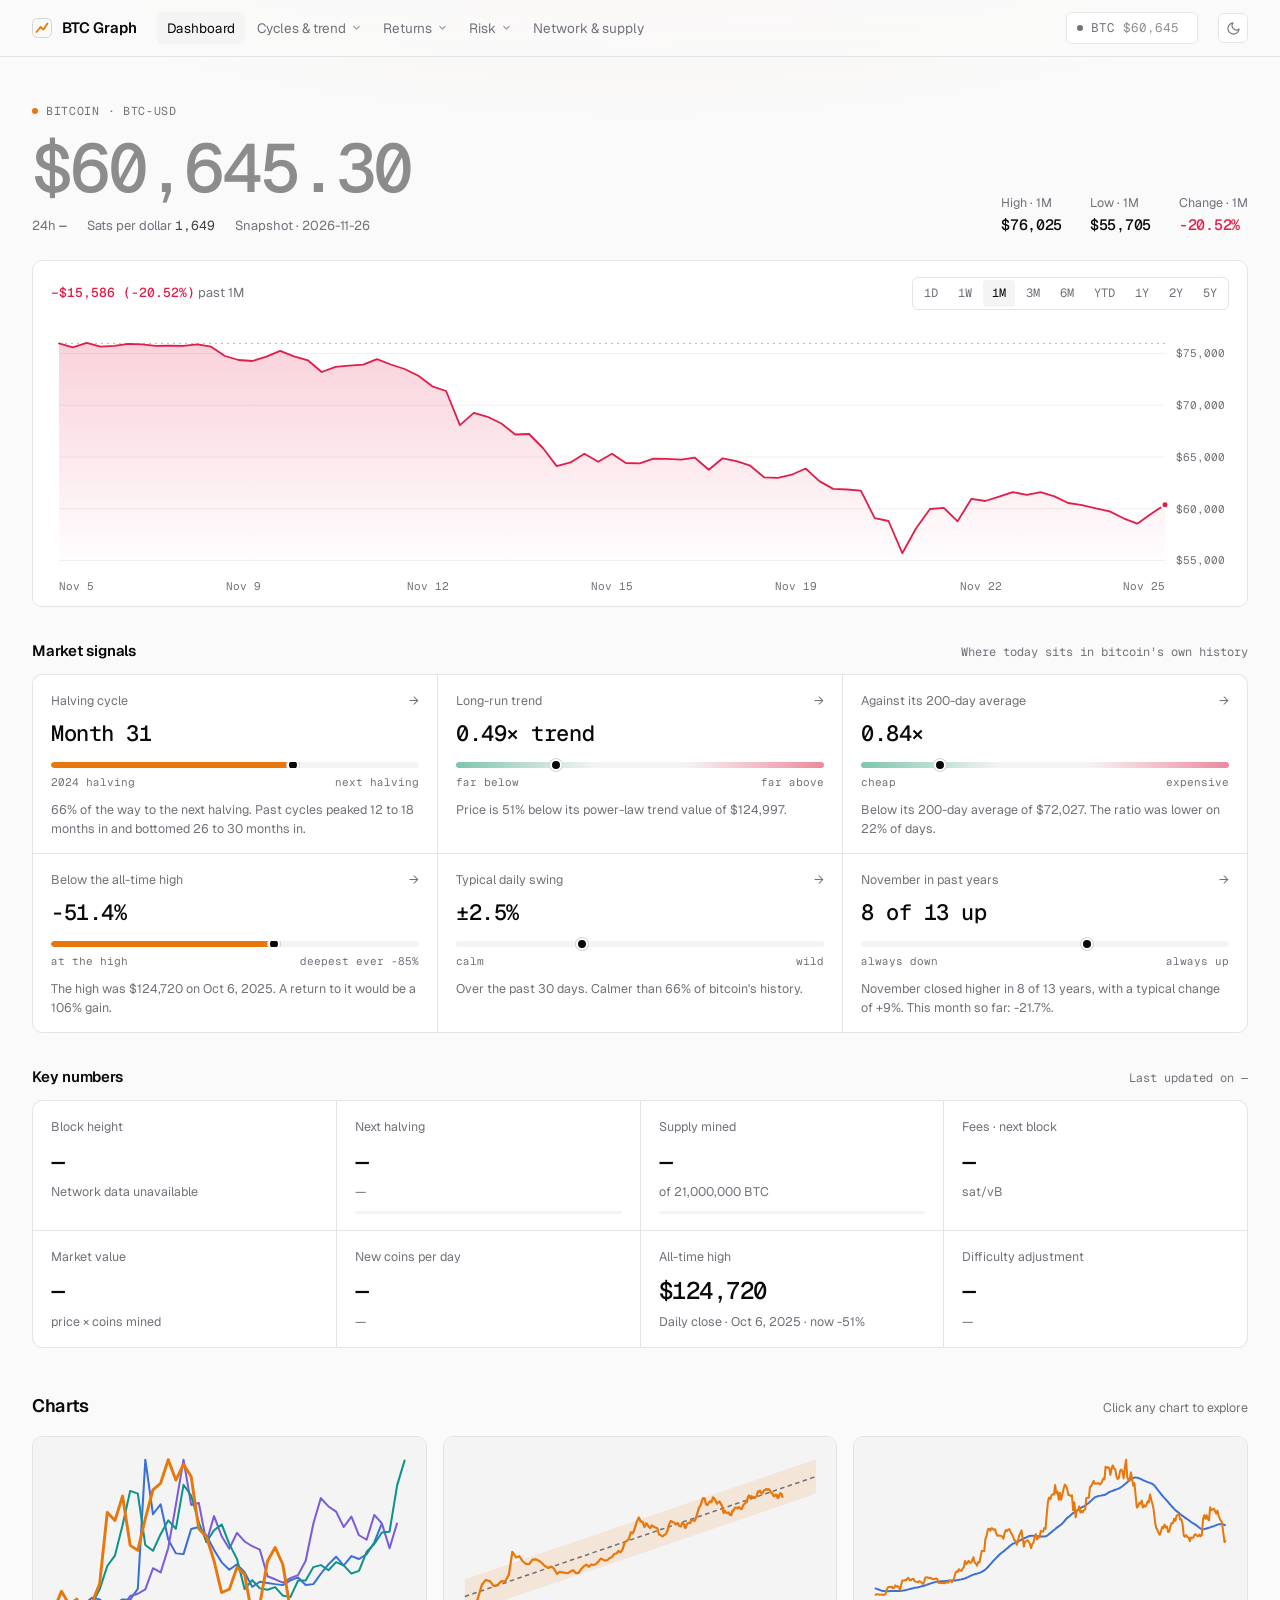
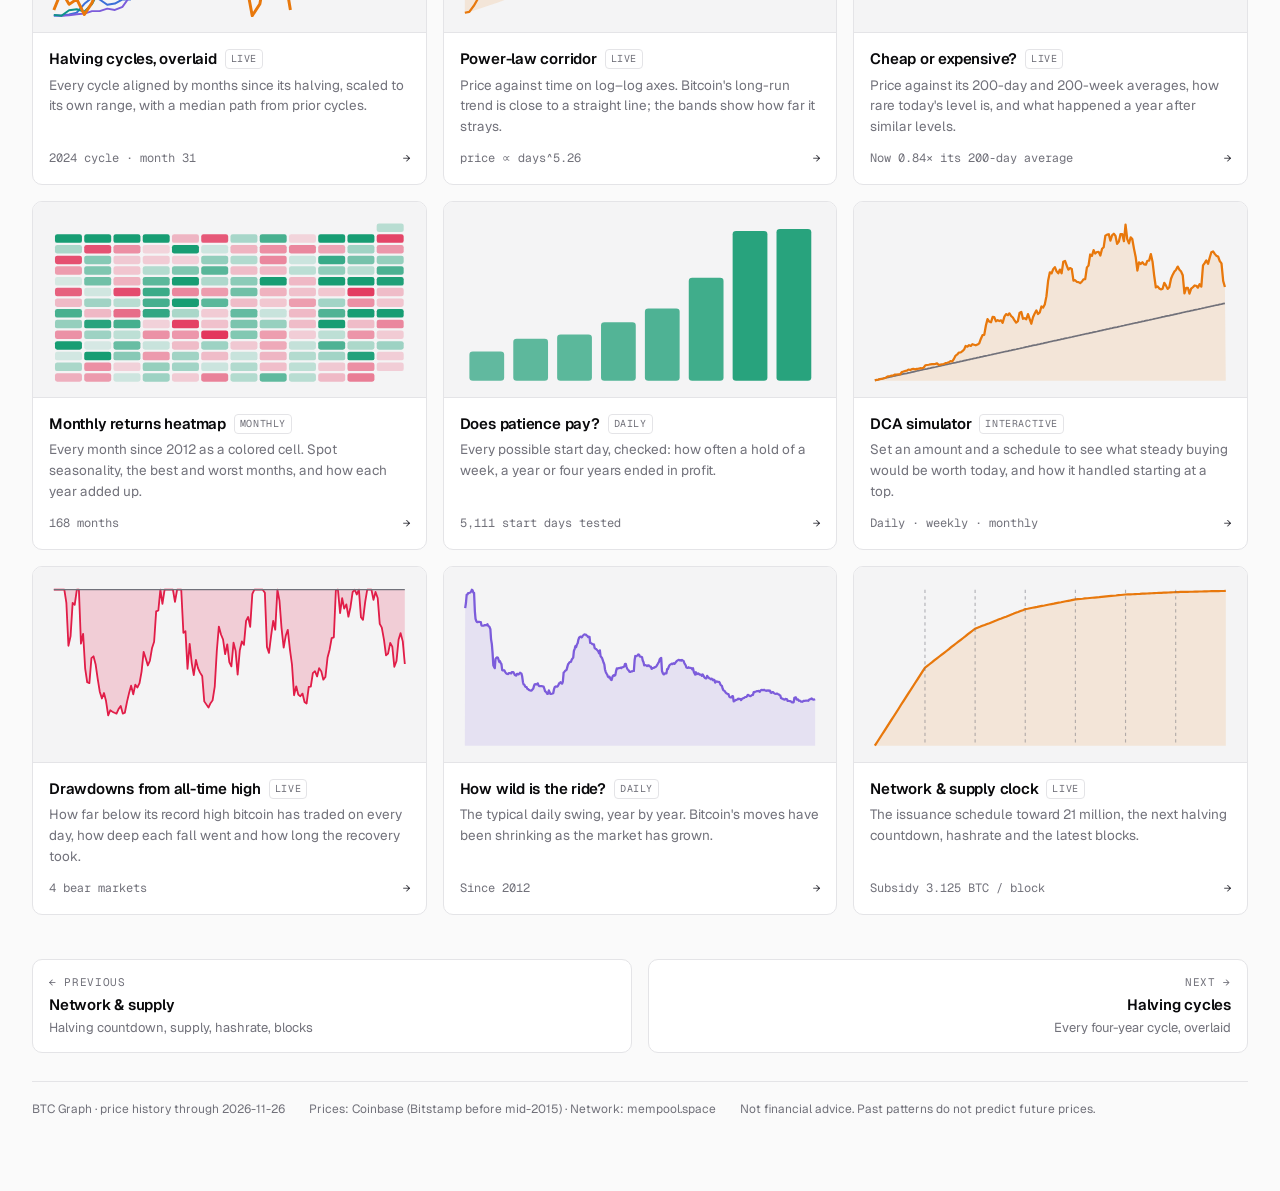
==== commit 5c5843f5: "Smoother startup price before the live feed connects Start from the newer of the data snapshot and t" ====
--- a/index.html
+++ b/index.html
@@ -142,7 +142,7 @@
     prev=s.price;
     if(s.open24){ var ch=(s.price/s.open24-1)*100, el=document.getElementById("h24"); el.textContent=BTC.fmtPct(ch,2); el.className="chg "+(ch>=0?"up":"down"); }
     document.getElementById("sats").textContent=Math.round(1e8/s.price).toLocaleString("en-US");
-    document.getElementById("srcLine").textContent=s.live?"Live · "+s.src:"Snapshot · "+D.latest.date;
+    document.getElementById("srcLine").textContent=s.live?"Live · "+s.src:s.note;
     tilesFromPrice(s.price);
     if(s.live) stamp();
   });
@@ -414,7 +414,7 @@
   }
   var lastDraw=0;
   BTC.onPrice(function(s){
-    if(!s.live) return;
+    if(!s.live && !s.cached) return;
     livePrice=s.price;
     if(hoverI==null && Date.now()-lastDraw>2000){ lastDraw=Date.now(); draw(); }
   });
--- a/assets/site.css
+++ b/assets/site.css
@@ -223,3 +223,8 @@
 .hbars .here.l::after{content:" ← now";color:var(--accent)}
 @media (max-width:520px){.hbars.stack .v small{display:block}.hbars.stack .sep{display:none}.hbars.stack{gap:10px 10px}}
 .note{font-size:12.5px;color:var(--muted);margin:12px 0 0;max-width:52em}
+
+/* price shown before the live feed connects: provisional, fades in when the live price lands */
+#bigPrice,#pillPrice,#kPrice{transition:opacity .35s ease}
+.px-wait #bigPrice,.px-wait #pillPrice,.px-wait #kPrice{opacity:.45}
+@media (prefers-reduced-motion:reduce){#bigPrice,#pillPrice,#kPrice{transition:none}}
